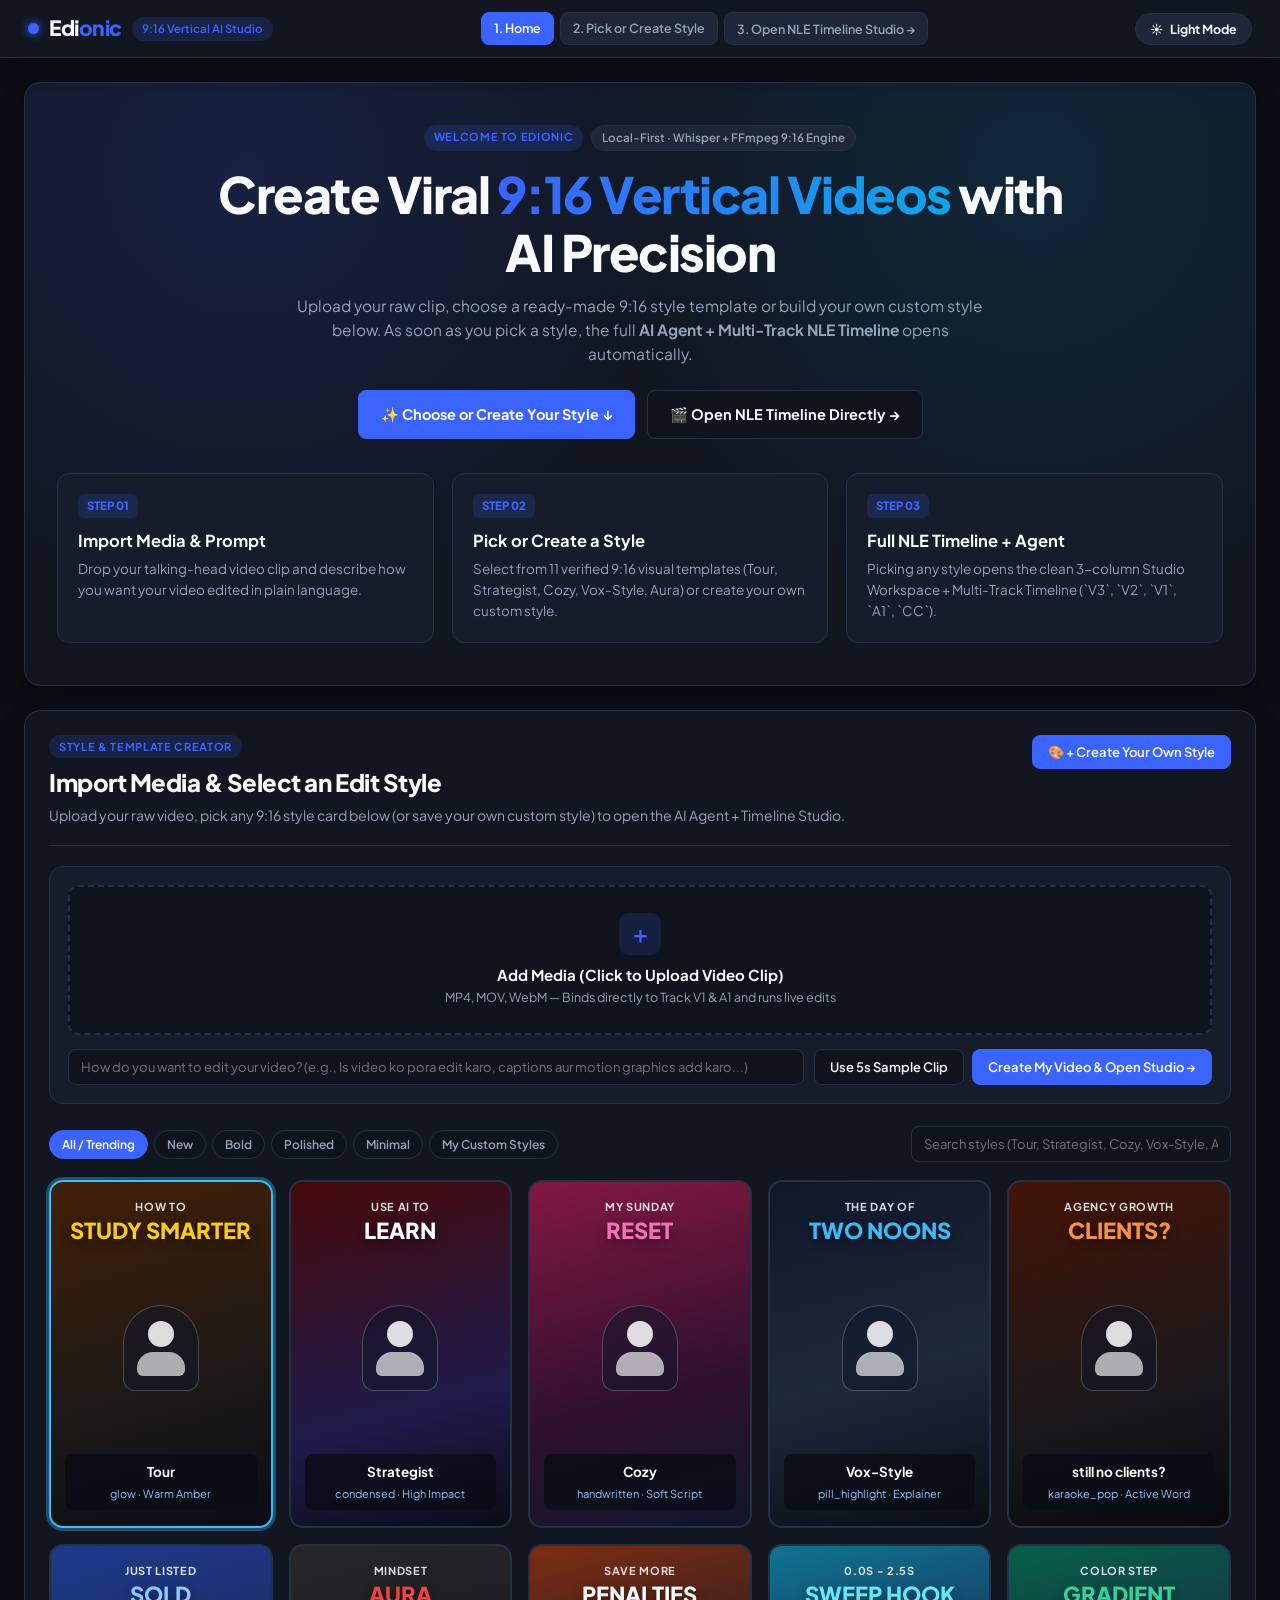
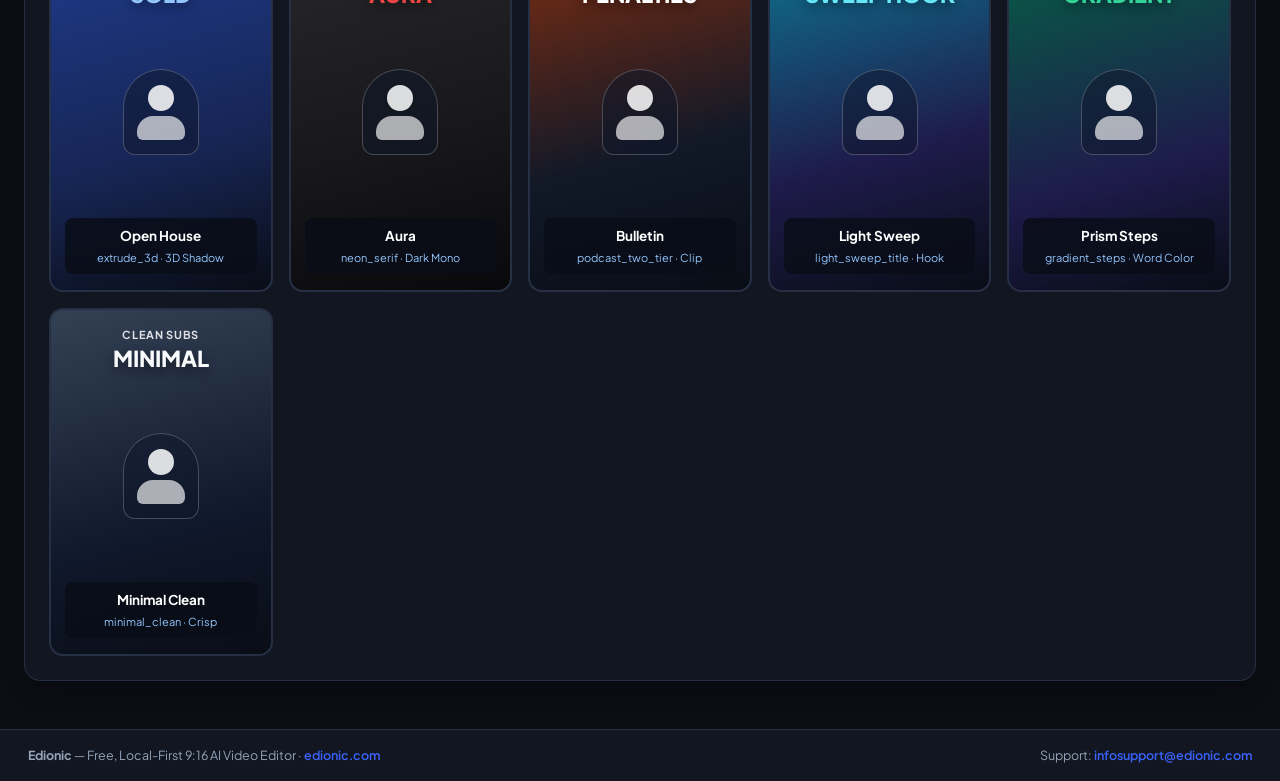
==== frontend/index.html @ 766624c3 "Initial commit: Edionic - Free, Local-First 9:16 AI Video Editor" ====
<!DOCTYPE html>
<html lang="en" data-theme="dark">
<head>
  <meta charset="UTF-8" />
  <meta name="viewport" content="width=device-width, initial-scale=1.0" />
  <title>Edionic — 9:16 AI Video Studio (edionic.com)</title>
  <link rel="stylesheet" href="styles.css?v=5" />
</head>
<body class="mode-landing">

  <!-- =========================================================================
       VIEW 1: CLEAN LANDING PAGE + READY-MADE & CUSTOM STYLE CREATOR
       (Visible First! Automatically hides when user picks or creates a style)
       ========================================================================= -->
  <div id="view-landing-hub" class="landing-hub-wrapper">

    <!-- Clean Sticky Topbar for Landing & Style Hub -->
    <header class="topbar">
      <div class="brand">
        <div class="brand-dot"></div>
        <span class="brand-logo">Edi<span class="brand-LogoAccent">onic</span></span>
        <span class="brand-badge">9:16 Vertical AI Studio</span>
      </div>

      <nav class="nav-sections" aria-label="Landing Navigation">
        <a href="#sec-hero" class="nav-pill active">1. Home</a>
        <a href="#sec-styles-hub" class="nav-pill">2. Pick or Create Style</a>
        <button type="button" id="btn-nav-open-nle" class="nav-pill">3. Open NLE Timeline Studio →</button>
      </nav>

      <div class="header-actions">
        <button type="button" class="theme-toggle-btn btn-theme-switch" title="Switch Dark / Light Theme">
          <span class="theme-icon">☀️</span>
          <span class="theme-label">Light Mode</span>
        </button>
      </div>
    </header>

    <main class="page-container">

      <!-- HERO SECTION -->
      <section id="sec-hero" class="section-block hero-section">
        <div class="section-badge-row">
          <span class="step-pill">WELCOME TO EDIONIC</span>
          <span class="subtle-pill">Local-First · Whisper + FFmpeg 9:16 Engine</span>
        </div>

        <h1 class="hero-title">
          Create Viral <span class="text-gradient">9:16 Vertical Videos</span> with AI Precision
        </h1>

        <p class="hero-subtitle">
          Upload your raw clip, choose a ready-made 9:16 style template or build your own custom style below.
          As soon as you pick a style, the full <strong>AI Agent + Multi-Track NLE Timeline</strong> opens automatically.
        </p>

        <div class="hero-cta-group">
          <a href="#sec-styles-hub" class="btn btn-lg">
            ✨ Choose or Create Your Style ↓
          </a>
          <button type="button" id="btn-hero-open-nle" class="btn btn-outline btn-lg">
            🎬 Open NLE Timeline Directly →
          </button>
        </div>

        <div class="hero-features-grid">
          <div class="feature-card">
            <div class="feature-num">STEP 01</div>
            <h3>Import Media &amp; Prompt</h3>
            <p>Drop your talking-head video clip and describe how you want your video edited in plain language.</p>
          </div>
          <div class="feature-card">
            <div class="feature-num">STEP 02</div>
            <h3>Pick or Create a Style</h3>
            <p>Select from 11 verified 9:16 visual templates (Tour, Strategist, Cozy, Vox-Style, Aura) or create your own custom style.</p>
          </div>
          <div class="feature-card">
            <div class="feature-num">STEP 03</div>
            <h3>Full NLE Timeline + Agent</h3>
            <p>Picking any style opens the clean 3-column Studio Workspace + Multi-Track Timeline (`V3`, `V2`, `V1`, `A1`, `CC`).</p>
          </div>
        </div>
      </section>

      <!-- STYLE PICKER & CUSTOM TEMPLATE CREATOR SECTION -->
      <section id="sec-styles-hub" class="section-block">
        <div class="section-header-bar">
          <div>
            <span class="step-pill">STYLE &amp; TEMPLATE CREATOR</span>
            <h2 class="section-heading">Import Media &amp; Select an Edit Style</h2>
            <p class="section-desc">Upload your raw video, pick any 9:16 style card below (or save your own custom style) to open the AI Agent + Timeline Studio.</p>
          </div>
          <div class="header-right-actions">
            <button type="button" id="btn-toggle-custom-creator" class="btn">
              🎨 + Create Your Own Style
            </button>
          </div>
        </div>

        <!-- Upload + Prompt Composer Box -->
        <div class="composer-box">
          <label class="upload-dropzone" for="hub-file-upload">
            <div class="upload-icon-circle">＋</div>
            <div class="upload-title" id="hub-upload-status">Add Media (Click to Upload Video Clip)</div>
            <div class="upload-subtitle">MP4, MOV, WebM — Binds directly to Track V1 &amp; A1 and runs live edits</div>
            <input id="hub-file-upload" type="file" accept="video/*" style="display:none;" />
          </label>

          <div class="composer-prompt-bar">
            <input
              id="hub-prompt-input"
              type="text"
              class="input-box"
              placeholder="How do you want to edit your video? (e.g., Is video ko pora edit karo, captions aur motion graphics add karo...)"
            />
            <div class="composer-buttons">
              <button type="button" class="btn btn-outline" id="btn-hub-sample-clip">Use 5s Sample Clip</button>
              <button type="button" class="btn" id="btn-hub-launch-editor">Create My Video &amp; Open Studio →</button>
            </div>
          </div>
        </div>

        <!-- Custom Style Creator Panel -->
        <div id="custom-style-creator-drawer" class="custom-creator-panel" style="display:none;">
          <div class="creator-panel-top">
            <div>
              <h3>Create Your Own Custom Style Template</h3>
              <p>Design your own 9:16 style with custom typography preset and highlight color. Saving opens the Timeline Studio immediately.</p>
            </div>
            <button type="button" id="btn-close-custom-creator" class="btn btn-outline btn-sm">✕ Close</button>
          </div>

          <div class="creator-form-grid">
            <div>
              <label class="field-label" for="custom-style-name">Template Name</label>
              <input id="custom-style-name" class="input-box" type="text" value="My Custom 9:16 Style" />
            </div>
            <div>
              <label class="field-label" for="custom-style-caption">Caption Preset (11 Verified)</label>
              <select id="custom-style-caption" class="input-box">
                <option value="glow">glow (Default Luminous Halo)</option>
                <option value="karaoke_pop">karaoke_pop (Popped Active Word)</option>
                <option value="pill_highlight">pill_highlight (Pill Highlight Box)</option>
                <option value="neon_serif">neon_serif (Neon Glow)</option>
                <option value="extrude_3d">extrude_3d (3D Block Shadow)</option>
                <option value="gradient_steps">gradient_steps (Color Steps)</option>
                <option value="condensed">condensed (Bold Condensed)</option>
                <option value="podcast_two_tier">podcast_two_tier (Two-Tier Layout)</option>
                <option value="handwritten">handwritten (Script Italic)</option>
                <option value="minimal_clean">minimal_clean (Minimal Lower-Third)</option>
                <option value="light_sweep_title">light_sweep_title (Light Sweep Title Card)</option>
              </select>
            </div>
            <div>
              <label class="field-label" for="custom-style-color">Headline Highlight Color</label>
              <div style="display:flex;gap:8px;align-items:center;">
                <input id="custom-style-color" type="color" value="#3B63FF" class="color-picker-input" />
                <input id="custom-style-tag" class="input-box" type="text" value="Custom · 30fps · 9:16" />
              </div>
            </div>
            <div style="display:flex;align-items:flex-end;">
              <button type="button" id="btn-save-custom-style" class="btn" style="width:100%;">
                💾 Save Style &amp; Open Studio →
              </button>
            </div>
          </div>
        </div>

        <!-- Category Filter Tabs & Search -->
        <div class="styles-filter-row">
          <div class="chips-grid" id="style-category-filters">
            <button type="button" class="chip style-cat-pill active" data-cat="all">All / Trending</button>
            <button type="button" class="chip style-cat-pill" data-cat="new">New</button>
            <button type="button" class="chip style-cat-pill" data-cat="bold">Bold</button>
            <button type="button" class="chip style-cat-pill" data-cat="polished">Polished</button>
            <button type="button" class="chip style-cat-pill" data-cat="minimal">Minimal</button>
            <button type="button" class="chip style-cat-pill" data-cat="custom">My Custom Styles</button>
          </div>
          <input
            id="style-search-input"
            type="text"
            class="input-box search-input-sm"
            placeholder="Search styles (Tour, Strategist, Cozy, Vox-Style, Aura)..."
          />
        </div>

        <!-- 9:16 Ready-Made Visual Style Cards Grid -->
        <div id="visual-styles-grid" class="visual-styles-grid"></div>
      </section>

    </main>

    <footer class="footer">
      <div><strong>Edionic</strong> — Free, Local-First 9:16 AI Video Editor · <a href="https://edionic.com" target="_blank" rel="noopener">edionic.com</a></div>
      <div>Support: <a href="mailto:infosupport@edionic.com">infosupport@edionic.com</a></div>
    </footer>
  </div>

  <!-- =========================================================================
       VIEW 2: CLEAN STUDIO WORKSPACE + MULTI-TRACK TIMELINE
       (The earlier clean card layout the user liked! Opens when a style is picked)
       ========================================================================= -->
  <div id="view-nle-studio" style="display:none;">

    <!-- Clean Sticky Studio Topbar -->
    <header class="topbar">
      <div class="brand">
        <button type="button" id="btn-back-to-landing" class="btn btn-outline btn-sm">
          ← Back to Styles &amp; Templates
        </button>
        <div class="brand-dot" style="margin-left:6px;"></div>
        <span class="brand-logo">Edi<span class="brand-LogoAccent">onic</span></span>
        <span id="active-style-pill" class="brand-badge">Active Style: Tour (glow)</span>
      </div>

      <nav class="nav-sections" aria-label="Studio Sections">
        <a href="#sec-agent" class="nav-pill active">1. AI Agent</a>
        <a href="#sec-preview" class="nav-pill">2. 9:16 Preview</a>
        <a href="#sec-media-styles" class="nav-pill">3. Captions &amp; SFX</a>
        <a href="#sec-timeline" class="nav-pill">4. Multi-Track Timeline</a>
      </nav>

      <div class="header-actions" style="display:flex;align-items:center;gap:10px;">
        <span id="engine-badge" class="section-tag">FFmpeg OK · Whisper OK</span>
        <button type="button" class="theme-toggle-btn btn-theme-switch" title="Switch Dark / Light Theme">
          <span class="theme-icon">☀️</span>
          <span class="theme-label">Light Mode</span>
        </button>
      </div>
    </header>

    <main class="page-container">

      <!-- =====================================================================
           CLEAN 3-COLUMN STUDIO WORKSPACE (1. AI Agent | 2. 9:16 Preview | 4. Tools)
           ===================================================================== -->
      <div id="sec-studio-workspace" class="section-block">
        <div class="studio-three-col">

          <!-- COLUMN 1: AI AGENT COMMAND BAR & CHAT -->
          <section id="sec-agent" class="panel">
            <div class="panel-header">
              <h2 class="panel-title">1. AI Agent Command Bar</h2>
              <span class="section-tag">AI Decides · FFmpeg Renders</span>
            </div>

            <!-- Conversational Chat Thread -->
            <div id="agent-chat-thread" class="agent-chat-thread">
              <div class="agent-msg agent-msg-bot">
                <div class="agent-msg-sender">Edionic AI Agent</div>
                <div class="agent-msg-bubble">
                  Ready! Upload your clip and tell me what edit to apply (e.g., <em>"is video ko pora edit karo, captions aur motion graphics add karo"</em>). I will automatically update the timeline and render your 9:16 MP4!
                </div>
              </div>
            </div>

            <div>
              <label for="agent-cmd-input" class="field-label">Plain-Language Edit Command (Roman Urdu or English)</label>
              <div style="display:flex;gap:6px;">
                <input id="agent-cmd-input" class="input-box" type="text" placeholder="e.g., is video ko pora edit karo, captions bara karo..." />
                <button id="btn-run-cmd" class="btn" type="button">Apply &amp; Edit</button>
              </div>
            </div>

            <div>
              <div class="field-label">One-Click Agent Actions</div>
              <div class="chips-grid">
                <button class="chip cmd-quick" data-cmd="Is video ko pora edit karo, captions add karo, silence cut karo aur render karo">✨ Auto Edit Full Video</button>
                <button class="chip cmd-quick" data-cmd="Cut silences & apply glow captions and render">✂ Silence Cut + Glow</button>
                <button class="chip cmd-quick" data-cmd="Switch caption preset to karaoke_pop and render">🎤 Karaoke Pop Captions</button>
                <button class="chip cmd-quick" data-cmd="B-Roll add karo aur whoosh sfx lagao">🎞️ Add B-Roll + SFX</button>
              </div>
            </div>

            <div class="divider-top">
              <button id="btn-export-job-json" class="btn btn-outline" style="width:100%;" type="button">
                ⬇ Export job JSON (editor-job.json)
              </button>
            </div>
          </section>

          <!-- COLUMN 2: 9:16 VERTICAL PREVIEW + TRANSCRIPT + LIVE RENDER PROGRESS -->
          <section id="sec-preview" class="panel">
            <div class="panel-header">
              <h2 class="panel-title">2. 9:16 Vertical Preview (1080×1920)</h2>
              <span id="source-timecode" class="section-tag">00:00:00:00</span>
            </div>

            <div class="preview-and-transcript">
              <!-- 9:16 Phone Frame -->
              <div class="preview-stage">
                <div class="phone-frame">
                  <video id="preview-video" controls playsinline></video>
                </div>
                <div class="timecode-readout">
                  Timecode: <strong id="monitor-timecode">00:00:00:00</strong> · 30 FPS · 9:16
                </div>
              </div>

              <!-- Word-Level Transcript Box -->
              <div class="transcript-card">
                <div class="transcript-header">
                  <span>Synced Word Transcript (Click word to seek)</span>
                  <span id="transcript-word-count" class="section-tag">13 words</span>
                </div>
                <div id="live-transcript-box" class="transcript-words-wrap"></div>
              </div>
            </div>

            <div class="transport-bar">
              <button id="btn-play-toggle" class="btn btn-outline" type="button">▶ Play / Pause</button>
              <button id="btn-restart" class="btn btn-outline" type="button">⏮ 0.0s</button>
              <label class="btn btn-outline" style="cursor:pointer;">
                📤 Upload Raw Clip
                <input id="file-upload-input" type="file" accept="video/*" style="display:none;" />
              </label>
              <button id="btn-hello-render" class="btn" type="button">⚡ Render 9:16 Video Now</button>
              <a id="btn-download-render" class="btn btn-outline" href="#" download style="display:none;">⬇ Download MP4</a>
            </div>

            <!-- Live Render Progress Bar & Slop Gate QA Badges -->
            <div class="job-progress-wrap">
              <div style="display:flex;justify-content:space-between;font-size:12.5px;font-weight:700;">
                <span id="job-status-text">Queue Idle — Ready for 9:16 Render</span>
                <span id="job-pct-text">0%</span>
              </div>
              <div class="progress-track">
                <div id="job-progress-fill" class="progress-fill"></div>
              </div>
              <div id="slop-gate-results" style="margin-top:8px;font-size:12px;display:flex;flex-wrap:wrap;gap:6px;"></div>
            </div>
          </section>

          <!-- COLUMN 3: MEDIA, STYLES, CAPTIONS & SFX INSPECTOR -->
          <section id="sec-media-styles" class="panel">
            <div class="panel-header">
              <h2 class="panel-title">3. Captions, Storyboard &amp; SFX</h2>
              <span class="section-tag">11 Verified Presets</span>
            </div>

            <div class="chips-grid" role="tablist">
              <button class="chip tool-tab active" data-tab="tab-captions" type="button">Captions (11 Presets)</button>
              <button class="chip tool-tab" data-tab="tab-styles" type="button">Style + Storyboard</button>
              <button class="chip tool-tab" data-tab="tab-sfx" type="button">SFX + Loudness</button>
            </div>

            <!-- TAB 1: Caption Presets -->
            <div id="tab-captions" class="tool-pane">
              <div class="field-label">Select Caption / Title Preset (Click to apply)</div>
              <div id="caption-presets-grid" class="chips-grid">
                <button class="chip cap-chip active" data-preset="glow">glow (default)</button>
                <button class="chip cap-chip" data-preset="gradient_steps">gradient_steps</button>
                <button class="chip cap-chip" data-preset="extrude_3d">extrude_3d</button>
                <button class="chip cap-chip" data-preset="handwritten">handwritten</button>
                <button class="chip cap-chip" data-preset="neon_serif">neon_serif</button>
                <button class="chip cap-chip" data-preset="condensed">condensed</button>
                <button class="chip cap-chip" data-preset="pill_highlight">pill_highlight</button>
                <button class="chip cap-chip" data-preset="karaoke_pop">karaoke_pop</button>
                <button class="chip cap-chip" data-preset="podcast_two_tier">podcast_two_tier</button>
                <button class="chip cap-chip" data-preset="minimal_clean">minimal_clean</button>
                <button class="chip cap-chip" data-preset="light_sweep_title">light_sweep_title</button>
              </div>

              <div id="light-sweep-title-wrap" style="margin-top:10px;display:none;">
                <label for="title-text-input" class="field-label">Title Text (for light_sweep_title card)</label>
                <input id="title-text-input" class="input-box" type="text" value="Edionic 9:16 Hook Title" />
              </div>

              <div class="honest-limits-box">
                <strong>Tip:</strong> Selecting a preset updates Track <code>CC</code>. Click <strong>⚡ Render 9:16 Video Now</strong> (or ask the AI Agent) to burn the captions &amp; cuts into your video!
              </div>
            </div>

            <!-- TAB 2: Style Preset + Storyboard -->
            <div id="tab-styles" class="tool-pane" style="display:none;">
              <div class="sub-card">
                <div style="display:flex;justify-content:space-between;align-items:center;flex-wrap:wrap;gap:6px;">
                  <strong>Preset: <code id="inspector-style-code">smoke2_style</code></strong>
                  <span class="qa-badge qa-pass">1080×1920 · 30 fps</span>
                </div>
                <div class="swatch-row">
                  <div class="swatch" style="background:#864027;" title="#864027">#864027</div>
                  <div class="swatch" style="background:#8C5B36;" title="#8C5B36">#8C5B36</div>
                  <div class="swatch" style="background:#884126;" title="#884126">#884126</div>
                  <div class="swatch" style="background:#864026;" title="#864026">#864026</div>
                  <div class="swatch" style="background:#8E6039;" title="#8E6039">#8E6039</div>
                </div>
              </div>

              <div style="margin-top:12px;">
                <div class="field-label">Storyboard Blocks (Editable · Round-Trips to Plan)</div>
                <div id="storyboard-blocks-container" style="display:flex;flex-direction:column;gap:8px;"></div>
              </div>
            </div>

            <!-- TAB 3: SFX Picker + QA Badge -->
            <div id="tab-sfx" class="tool-pane" style="display:none;">
              <div class="field-label">Starter Kit (10 Synthesized Royalty-Free Sounds)</div>
              <div id="sfx-placements-list" style="display:flex;flex-direction:column;gap:6px;font-size:12px;"></div>
              <div class="sub-card" style="margin-top:10px;font-size:12px;">
                <div style="font-weight:700;color:var(--accent);">Loudness Normalization Target: −14 LUFS ±1.0</div>
                <div style="margin-top:6px;"><span class="qa-badge qa-pass">Mix Pass: YES</span> <span class="qa-badge qa-pass">Effects Gain: −12.0 dB</span></div>
              </div>
            </div>
          </section>

        </div>
      </div>

      <!-- =====================================================================
           CLEAN FULL-WIDTH MULTI-TRACK TIMELINE (Section 3)
           ===================================================================== -->
      <section id="sec-timeline" class="section-block panel">
        <div class="panel-header">
          <div>
            <span class="step-pill">MULTI-TRACK TIMELINE</span>
            <h2 class="panel-title" style="margin-top:4px;">4. Premiere-Style Multi-Track Timeline (<code>.edl.json</code> Single Source of Truth)</h2>
          </div>
          <span class="section-tag">Trim by in/out · Never Re-Encode to Trim</span>
        </div>

        <div class="nle-timeline-layout">
          <!-- Left Tool Strip -->
          <div class="nle-tool-strip" aria-label="Timeline Tools">
            <button type="button" class="nle-tool-btn active" title="Select Tool">↖</button>
            <button type="button" class="nle-tool-btn" title="Razor / Split Tool">✂</button>
            <button type="button" class="nle-tool-btn" title="Slip / Trim Tool">⇔</button>
            <button type="button" class="nle-tool-btn" title="Caption Tool">T</button>
            <button type="button" class="nle-tool-btn" title="SFX Marker">♪</button>
          </div>

          <!-- Center Ruler + 5 Tracks -->
          <div class="timeline-tracks-wrap">
            <div class="time-ruler">
              <span>00:00.0</span>
              <span>00:01.0 (SFX: whoosh)</span>
              <span>00:02.5 (SFX: pop)</span>
              <span>00:04.0 (SFX: ding)</span>
              <span>00:05.5 (SFX: thump)</span>
              <span>00:07.0 (SFX: snap)</span>
            </div>

            <div class="timeline-tracks">
              <div class="track-row">
                <div class="track-label"><span class="trk-badge trk-v3">V3</span> Adjustment</div>
                <div class="track-lane"><span class="track-clip">Grade &amp; 9:16 Safe Guides · smoke2_style</span></div>
                <div class="track-meta">Unlocked</div>
              </div>
              <div class="track-row">
                <div class="track-label"><span class="trk-badge trk-v2">V2</span> Overlay / B-Roll</div>
                <div class="track-lane" id="timeline-v2-lane"><span class="track-clip">Hook Title Card (0.0s – 1.5s)</span></div>
                <div class="track-meta">Unlocked</div>
              </div>
              <div class="track-row">
                <div class="track-label"><span class="trk-badge trk-v1">V1</span> Primary Video</div>
                <div class="track-lane" id="timeline-v1-lane"><span class="track-clip">9:16 Talking-Head Source (in: 0.0s, out: 5.0s, speed: 1.0x)</span></div>
                <div class="track-meta">1080×1920</div>
              </div>
              <div class="track-row">
                <div class="track-label"><span class="trk-badge trk-a1">A1</span> Voice + Waveform</div>
                <div class="track-lane"><span class="track-clip">▄▆▃█▅▂▇▄▆▃ Voice Track (−14 LUFS target) + SFX Mix (whoosh@1.0s, pop@2.5s, ding@4.0s, thump@5.5s, snap@7.0s)</span></div>
                <div class="track-meta" style="color:var(--accent);font-weight:600;">+ SFX Near Audio</div>
              </div>
              <div class="track-row">
                <div class="track-label"><span class="trk-badge trk-cc">CC</span> Captions (ASS)</div>
                <div class="track-lane"><span id="timeline-cc-clip" class="track-clip">Preset: glow (Word-Level Timestamps · ≥54px)</span></div>
                <div class="track-meta">≥ 54 px QA</div>
              </div>
            </div>
          </div>

          <!-- Right Master Audio Meter -->
          <div class="audio-meter-box" title="Master Loudness Meter (-14 LUFS)">
            <div class="meter-labels">
              <span>0</span>
              <span>-6</span>
              <span>-14</span>
              <span>-24</span>
              <span>-48</span>
            </div>
            <div class="meter-bars">
              <div class="meter-col"><div class="meter-level" style="height:76%;"></div></div>
              <div class="meter-col"><div class="meter-level" style="height:72%;"></div></div>
            </div>
          </div>
        </div>
      </section>

    </main>
  </div>

  <!-- =========================================================================
       BACKEND-ONLY STATE CONTAINERS (Sections 5, 6, 7 — Hidden on Front UI)
       ========================================================================= -->
  <div id="backend-only-telemetry" style="display:none;" aria-hidden="true">
    <section id="sec-properties"><textarea id="edl-inspector" readonly></textarea></section>
    <section id="sec-brain"><span id="brain-route-badge">Local-First</span></section>
    <section id="sec-crew"></section>
    <div id="agent-log-box"></div>
    <span id="mediabin-status-text"></span>
  </div>

  <script src="app.js?v=5"></script>
</body>
</html>
---- frontend/styles.css ----
/* Edionic Clean Sans-Serif Design System (Restored Clean Card Layout)
   - View 1 (#view-landing-hub): Clean Hero Landing + Ready-Made & Custom 9:16 Style Creator
   - View 2 (#view-nle-studio): Clean 3-Column Studio Workspace + Full-Width Multi-Track Timeline
   - Sections 5, 6, 7 stay hidden on the backend
   - Supports Dark Theme & Light Theme
*/

@import url('https://fonts.googleapis.com/css2?family=Inter:wght@400;500;600;700;800&family=Plus+Jakarta+Sans:wght@500;600;700;800&display=swap');

:root,
html[data-theme="dark"] {
  --bg-page: #0B0E14;
  --bg-section: #111621;
  --bg-card: #161C2A;
  --bg-subtle: #1E2638;
  --bg-input: #0E131D;
  --text-primary: #F8FAFC;
  --text-secondary: #94A3B8;
  --text-muted: #64748B;
  --accent: #3B63FF;
  --accent-hover: #2563EB;
  --accent-soft: rgba(59, 99, 255, 0.16);
  --border: #263044;
  --shadow-card: 0 8px 24px rgba(0, 0, 0, 0.32);
  --pass: #10B981;
  --warn: #F59E0B;
  --fail: #EF4444;
  --font-sans: 'Plus Jakarta Sans', 'Inter', -apple-system, BlinkMacSystemFont, 'Segoe UI', Roboto, sans-serif;
}

html[data-theme="light"] {
  --bg-page: #F4F5F7;
  --bg-section: #FFFFFF;
  --bg-card: #FFFFFF;
  --bg-subtle: #EDF0F5;
  --bg-input: #F8FAFC;
  --text-primary: #0F172A;
  --text-secondary: #475569;
  --text-muted: #64748B;
  --accent: #3B63FF;
  --accent-hover: #294EE6;
  --accent-soft: rgba(59, 99, 255, 0.10);
  --border: #DCE0E8;
  --shadow-card: 0 6px 20px rgba(15, 23, 42, 0.05);
  --pass: #0F9D58;
  --warn: #D97706;
  --fail: #DC2626;
}

* {
  box-sizing: border-box;
  margin: 0;
  padding: 0;
}

html {
  scroll-behavior: smooth;
}

body {
  background-color: var(--bg-page);
  color: var(--text-primary);
  font-family: var(--font-sans);
  font-size: 14px;
  line-height: 1.55;
  min-height: 100vh;
  display: flex;
  flex-direction: column;
  transition: background-color 0.2s ease, color 0.2s ease;
}

code {
  font-family: Consolas, monospace;
  font-size: 12px;
  background: var(--bg-subtle);
  padding: 2px 6px;
  border-radius: 4px;
}

/* =========================================================================
   TOP NAVIGATION BAR & THEME SWITCHER
   ========================================================================= */
.topbar {
  background: var(--bg-section);
  border-bottom: 1px solid var(--border);
  padding: 12px 28px;
  display: flex;
  align-items: center;
  justify-content: space-between;
  flex-wrap: wrap;
  gap: 14px;
  position: sticky;
  top: 0;
  z-index: 100;
  box-shadow: var(--shadow-card);
}

.brand {
  display: flex;
  align-items: center;
  gap: 10px;
}

.brand-dot {
  width: 11px;
  height: 11px;
  border-radius: 50%;
  background: var(--accent);
  box-shadow: 0 0 10px var(--accent);
}

.brand-logo {
  font-family: var(--font-sans);
  font-size: 21px;
  font-weight: 800;
  letter-spacing: -0.02em;
  color: var(--text-primary);
}

.brand-LogoAccent {
  color: var(--accent);
}

.brand-badge {
  font-size: 11.5px;
  font-weight: 600;
  background: var(--accent-soft);
  color: var(--accent);
  padding: 3px 10px;
  border-radius: 999px;
}

.nav-sections {
  display: flex;
  flex-wrap: wrap;
  gap: 6px;
}

.nav-pill {
  background: var(--bg-subtle);
  border: 1px solid var(--border);
  color: var(--text-secondary);
  font-family: var(--font-sans);
  font-size: 12.5px;
  font-weight: 600;
  padding: 6px 12px;
  border-radius: 8px;
  cursor: pointer;
  text-decoration: none;
  transition: all 0.15s ease;
}

.nav-pill:hover,
.nav-pill.active {
  background: var(--accent);
  color: #FFFFFF;
  border-color: var(--accent);
}

.theme-toggle-btn {
  background: var(--bg-subtle);
  border: 1px solid var(--border);
  color: var(--text-primary);
  font-family: var(--font-sans);
  font-size: 12.5px;
  font-weight: 700;
  padding: 7px 14px;
  border-radius: 999px;
  cursor: pointer;
  display: inline-flex;
  align-items: center;
  gap: 7px;
}

/* =========================================================================
   PAGE CONTAINER & CLEAN SECTION CARDS
   ========================================================================= */
.page-container {
  max-width: 1620px;
  width: 100%;
  margin: 0 auto;
  padding: 24px 24px 48px;
  display: flex;
  flex-direction: column;
  gap: 24px;
}

.section-block {
  background: var(--bg-section);
  border: 1px solid var(--border);
  border-radius: 16px;
  padding: 24px;
  box-shadow: var(--shadow-card);
}

.section-header-bar {
  display: flex;
  justify-content: space-between;
  align-items: flex-start;
  flex-wrap: wrap;
  gap: 16px;
  padding-bottom: 18px;
  margin-bottom: 20px;
  border-bottom: 1px solid var(--border);
}

.step-pill {
  display: inline-block;
  font-size: 11px;
  font-weight: 700;
  letter-spacing: 0.06em;
  text-transform: uppercase;
  color: var(--accent);
  background: var(--accent-soft);
  padding: 3px 10px;
  border-radius: 999px;
}

.subtle-pill {
  display: inline-block;
  font-size: 11.5px;
  font-weight: 600;
  color: var(--text-secondary);
  background: var(--bg-subtle);
  border: 1px solid var(--border);
  padding: 3px 10px;
  border-radius: 999px;
}

.section-heading {
  font-family: var(--font-sans);
  font-size: 24px;
  font-weight: 800;
  letter-spacing: -0.02em;
  color: var(--text-primary);
  margin-top: 6px;
}

.section-desc {
  font-size: 14px;
  color: var(--text-secondary);
  margin-top: 4px;
}

/* =========================================================================
   HERO LANDING & STYLE HUB
   ========================================================================= */
.hero-section {
  text-align: center;
  padding: 42px 32px;
  background:
    radial-gradient(circle at 18% 15%, rgba(59, 99, 255, 0.14), transparent 40%),
    radial-gradient(circle at 82% 15%, rgba(14, 165, 233, 0.12), transparent 40%),
    var(--bg-section);
}

.section-badge-row {
  display: flex;
  justify-content: center;
  flex-wrap: wrap;
  gap: 8px;
  margin-bottom: 14px;
}

.hero-title {
  font-size: clamp(32px, 4vw, 50px);
  font-weight: 800;
  letter-spacing: -0.03em;
  line-height: 1.15;
  max-width: 860px;
  margin: 0 auto 14px;
}

.text-gradient {
  background: linear-gradient(90deg, #3B63FF 0%, #0EA5E9 100%);
  -webkit-background-clip: text;
  -webkit-text-fill-color: transparent;
}

.hero-subtitle {
  max-width: 720px;
  margin: 0 auto 24px;
  font-size: 15.5px;
  color: var(--text-secondary);
}

.hero-cta-group {
  display: flex;
  justify-content: center;
  flex-wrap: wrap;
  gap: 12px;
  margin-bottom: 34px;
}

.hero-features-grid {
  display: grid;
  grid-template-columns: repeat(3, 1fr);
  gap: 18px;
  text-align: left;
}

.feature-card {
  background: var(--bg-card);
  border: 1px solid var(--border);
  border-radius: 12px;
  padding: 20px;
}

.feature-num {
  display: inline-block;
  font-size: 11.5px;
  font-weight: 800;
  color: var(--accent);
  background: var(--accent-soft);
  padding: 3px 9px;
  border-radius: 6px;
  margin-bottom: 10px;
}

.feature-card h3 {
  font-size: 16.5px;
  font-weight: 700;
  margin-bottom: 6px;
}

.feature-card p {
  font-size: 13.5px;
  color: var(--text-secondary);
}

.composer-box {
  background: var(--bg-card);
  border: 1px solid var(--border);
  border-radius: 14px;
  padding: 18px;
  display: flex;
  flex-direction: column;
  gap: 14px;
  margin-bottom: 22px;
}

.upload-dropzone {
  background: var(--bg-input);
  border: 2px dashed var(--border);
  border-radius: 10px;
  padding: 26px 20px;
  text-align: center;
  cursor: pointer;
  transition: border-color 0.2s ease;
}

.upload-dropzone:hover {
  border-color: var(--accent);
}

.upload-icon-circle {
  width: 42px;
  height: 42px;
  border-radius: 10px;
  background: var(--accent-soft);
  color: var(--accent);
  font-size: 22px;
  font-weight: 700;
  display: inline-flex;
  align-items: center;
  justify-content: center;
  margin-bottom: 8px;
}

.upload-title {
  font-size: 15px;
  font-weight: 700;
}

.upload-subtitle {
  font-size: 12.5px;
  color: var(--text-secondary);
  margin-top: 2px;
}

.composer-prompt-bar {
  display: flex;
  gap: 10px;
  flex-wrap: wrap;
}

.composer-prompt-bar .input-box {
  flex: 1;
  min-width: 260px;
}

.composer-buttons {
  display: flex;
  gap: 8px;
  flex-wrap: wrap;
}

.custom-creator-panel {
  background: var(--bg-card);
  border: 2px solid var(--accent);
  border-radius: 12px;
  padding: 20px;
  margin-bottom: 22px;
}

.creator-panel-top {
  display: flex;
  justify-content: space-between;
  align-items: flex-start;
  margin-bottom: 16px;
}

.creator-form-grid {
  display: grid;
  grid-template-columns: repeat(4, 1fr);
  gap: 14px;
}

.color-picker-input {
  width: 44px;
  height: 38px;
  border: 1px solid var(--border);
  border-radius: 6px;
  background: transparent;
  cursor: pointer;
}

.styles-filter-row {
  display: flex;
  justify-content: space-between;
  align-items: center;
  flex-wrap: wrap;
  gap: 12px;
  margin-bottom: 18px;
}

.search-input-sm {
  max-width: 320px;
}

.visual-styles-grid {
  display: grid;
  grid-template-columns: repeat(auto-fill, minmax(195px, 1fr));
  gap: 16px;
}

.style-card-916 {
  aspect-ratio: 9 / 14;
  border-radius: 14px;
  padding: 16px 14px;
  display: flex;
  flex-direction: column;
  justify-content: space-between;
  position: relative;
  overflow: hidden;
  cursor: pointer;
  border: 2px solid var(--border);
  transition: transform 0.2s ease, border-color 0.2s ease;
}

.style-card-916:hover {
  transform: translateY(-4px);
  border-color: var(--accent);
}

.style-card-916.selected {
  border-color: #38BDF8;
  box-shadow: 0 0 0 3px rgba(56, 189, 248, 0.35);
}

.style-card-top {
  text-align: center;
}

.style-card-kicker {
  font-size: 11px;
  font-weight: 700;
  text-transform: uppercase;
  letter-spacing: 0.06em;
  color: rgba(255, 255, 255, 0.85);
}

.style-card-headline {
  font-size: 22px;
  font-weight: 800;
  line-height: 1.05;
  text-transform: uppercase;
  margin-top: 4px;
  text-shadow: 0 4px 12px rgba(0, 0, 0, 0.45);
}

.style-card-avatar {
  width: 76px;
  height: 86px;
  margin: auto;
  border-radius: 38px 38px 12px 12px;
  background: rgba(15, 23, 42, 0.5);
  border: 1px solid rgba(255, 255, 255, 0.22);
  display: flex;
  flex-direction: column;
  align-items: center;
  justify-content: center;
}

.avatar-head {
  width: 26px;
  height: 26px;
  border-radius: 50%;
  background: rgba(255, 255, 255, 0.85);
  margin-bottom: 5px;
}

.avatar-shoulders {
  width: 48px;
  height: 24px;
  border-radius: 16px 16px 6px 6px;
  background: rgba(255, 255, 255, 0.65);
}

.style-card-bottom {
  text-align: center;
  background: rgba(9, 13, 22, 0.82);
  border-radius: 8px;
  padding: 8px;
}

.style-card-name {
  font-size: 13.5px;
  font-weight: 700;
  color: #FFFFFF;
}

.style-card-preset-tag {
  font-size: 11px;
  color: #93C5FD;
  margin-top: 2px;
}

/* =========================================================================
   VIEW 2: CLEAN 3-COLUMN STUDIO WORKSPACE + FULL-WIDTH TIMELINE
   ========================================================================= */
.studio-three-col {
  display: grid;
  grid-template-columns: 370px 1fr 390px;
  gap: 18px;
  align-items: start;
}

.panel {
  background: var(--bg-card);
  border: 1px solid var(--border);
  border-radius: 12px;
  padding: 18px;
  display: flex;
  flex-direction: column;
  gap: 14px;
}

.panel-header {
  display: flex;
  align-items: center;
  justify-content: space-between;
  flex-wrap: wrap;
  gap: 8px;
  border-bottom: 1px solid var(--border);
  padding-bottom: 10px;
}

.panel-title {
  font-family: var(--font-sans);
  font-size: 16px;
  font-weight: 800;
  letter-spacing: -0.01em;
  color: var(--text-primary);
}

.section-tag {
  font-size: 11px;
  font-weight: 700;
  color: var(--accent);
  background: var(--accent-soft);
  padding: 3px 9px;
  border-radius: 6px;
}

.field-label {
  display: block;
  font-size: 12px;
  font-weight: 700;
  color: var(--text-secondary);
  margin-bottom: 6px;
}

.divider-top {
  padding-top: 8px;
  border-top: 1px solid var(--border);
}

/* AI Agent Chat Thread */
.agent-chat-thread {
  background: var(--bg-input);
  border: 1px solid var(--border);
  border-radius: 10px;
  padding: 12px;
  height: 220px;
  overflow-y: auto;
  display: flex;
  flex-direction: column;
  gap: 10px;
}

.agent-msg {
  display: flex;
  flex-direction: column;
  gap: 3px;
  font-size: 12.5px;
}

.agent-msg-sender {
  font-size: 11px;
  font-weight: 700;
  color: var(--accent);
}

.agent-msg-bubble {
  background: var(--bg-card);
  border: 1px solid var(--border);
  color: var(--text-primary);
  padding: 8px 12px;
  border-radius: 8px;
}

.agent-msg-user {
  align-items: flex-end;
}

.agent-msg-user .agent-msg-bubble {
  background: var(--accent);
  border-color: var(--accent);
  color: #FFFFFF;
}

/* Preview & Transcript Grid */
.preview-and-transcript {
  display: grid;
  grid-template-columns: 240px 1fr;
  gap: 16px;
  align-items: stretch;
}

.preview-stage {
  display: flex;
  flex-direction: column;
  align-items: center;
  gap: 8px;
}

.phone-frame {
  width: 225px;
  height: 400px; /* Exact 9:16 ratio */
  background: #080B11;
  border: 3px solid var(--border);
  border-radius: 16px;
  overflow: hidden;
  display: flex;
  align-items: center;
  justify-content: center;
}

.phone-frame video {
  width: 100%;
  height: 100%;
  object-fit: cover;
}

.timecode-readout {
  font-size: 11.5px;
  color: var(--text-secondary);
}

.transcript-card {
  background: var(--bg-input);
  border: 1px solid var(--border);
  border-radius: 10px;
  padding: 12px;
  display: flex;
  flex-direction: column;
  gap: 10px;
  max-height: 430px;
  overflow-y: auto;
}

.transcript-header {
  display: flex;
  justify-content: space-between;
  align-items: center;
  font-size: 12px;
  font-weight: 700;
  color: var(--text-secondary);
  border-bottom: 1px solid var(--border);
  padding-bottom: 8px;
}

.transcript-words-wrap {
  display: flex;
  flex-wrap: wrap;
  gap: 6px;
  align-content: flex-start;
}

.transcript-word-pill {
  background: var(--bg-card);
  border: 1px solid var(--border);
  color: var(--text-primary);
  padding: 4px 9px;
  border-radius: 6px;
  font-size: 12.5px;
  font-weight: 500;
  cursor: pointer;
}

.transcript-word-pill:hover {
  border-color: var(--accent);
}

.transcript-word-pill small {
  color: var(--text-muted);
  font-size: 10.5px;
  margin-left: 4px;
}

.transport-bar {
  display: flex;
  flex-wrap: wrap;
  justify-content: center;
  gap: 8px;
}

.job-progress-wrap {
  background: var(--bg-input);
  border: 1px solid var(--border);
  border-radius: 10px;
  padding: 12px;
}

.progress-track {
  width: 100%;
  height: 8px;
  background: var(--bg-subtle);
  border-radius: 999px;
  overflow: hidden;
  margin-top: 6px;
}

.progress-fill {
  height: 100%;
  background: var(--accent);
  width: 0%;
  transition: width 0.25s ease;
}

.honest-limits-box,
.sub-card {
  background: var(--bg-input);
  border: 1px solid var(--border);
  border-radius: 8px;
  padding: 10px 12px;
  font-size: 12px;
  color: var(--text-secondary);
  margin-top: 10px;
}

/* =========================================================================
   MULTI-TRACK TIMELINE (Clean Full-Width Card)
   ========================================================================= */
.nle-timeline-layout {
  display: grid;
  grid-template-columns: 42px 1fr 54px;
  gap: 12px;
  align-items: stretch;
}

.nle-tool-strip {
  background: var(--bg-input);
  border: 1px solid var(--border);
  border-radius: 8px;
  padding: 8px 4px;
  display: flex;
  flex-direction: column;
  align-items: center;
  gap: 6px;
}

.nle-tool-btn {
  width: 30px;
  height: 30px;
  border-radius: 6px;
  border: none;
  background: transparent;
  color: var(--text-secondary);
  font-size: 14px;
  cursor: pointer;
}

.nle-tool-btn.active,
.nle-tool-btn:hover {
  background: var(--accent);
  color: #FFFFFF;
}

.timeline-tracks-wrap {
  display: flex;
  flex-direction: column;
  gap: 8px;
}

.time-ruler {
  display: flex;
  justify-content: space-between;
  background: var(--bg-input);
  border: 1px solid var(--border);
  border-radius: 6px;
  padding: 6px 14px;
  font-size: 11.5px;
  font-weight: 600;
  color: var(--text-muted);
}

.timeline-tracks {
  display: flex;
  flex-direction: column;
  gap: 6px;
}

.track-row {
  display: grid;
  grid-template-columns: 165px 1fr 110px;
  align-items: center;
  gap: 12px;
  background: var(--bg-input);
  border: 1px solid var(--border);
  border-radius: 8px;
  padding: 7px 12px;
}

.track-label {
  font-weight: 700;
  font-size: 12.5px;
  display: flex;
  align-items: center;
  gap: 8px;
}

.trk-badge {
  font-size: 11px;
  font-weight: 700;
  padding: 2px 7px;
  border-radius: 4px;
  color: #FFFFFF;
}

.trk-v3 { background: #7C3AED; }
.trk-v2 { background: #2563EB; }
.trk-v1 { background: #0284C7; }
.trk-a1 { background: #059669; }
.trk-cc { background: #D97706; }

.track-lane {
  height: 30px;
  background: var(--bg-card);
  border: 1px dashed var(--border);
  border-radius: 6px;
  display: flex;
  align-items: center;
  padding: 0 10px;
  overflow: hidden;
}

.track-clip {
  background: var(--accent-soft);
  border: 1px solid var(--accent);
  color: var(--accent);
  font-size: 11.5px;
  font-weight: 600;
  padding: 3px 10px;
  border-radius: 4px;
  white-space: nowrap;
}

.track-meta {
  font-size: 11.5px;
  color: var(--text-secondary);
  text-align: right;
}

.audio-meter-box {
  background: var(--bg-input);
  border: 1px solid var(--border);
  border-radius: 8px;
  padding: 8px 6px;
  display: flex;
  gap: 5px;
  justify-content: center;
}

.meter-labels {
  display: flex;
  flex-direction: column;
  justify-content: space-between;
  font-size: 9.5px;
  color: var(--text-muted);
}

.meter-bars {
  display: flex;
  gap: 4px;
}

.meter-col {
  width: 7px;
  height: 100%;
  background: var(--bg-subtle);
  border-radius: 4px;
  display: flex;
  align-items: flex-end;
  overflow: hidden;
}

.meter-level {
  width: 100%;
  background: linear-gradient(to top, #10B981 0%, #10B981 70%, #F59E0B 90%, #EF4444 100%);
}

/* =========================================================================
   BUTTONS, INPUTS, CHIPS & FOOTER
   ========================================================================= */
.btn {
  background: var(--accent);
  color: #FFFFFF;
  border: 1px solid var(--accent);
  border-radius: 8px;
  padding: 8px 15px;
  font-family: var(--font-sans);
  font-size: 13px;
  font-weight: 600;
  cursor: pointer;
  display: inline-flex;
  align-items: center;
  justify-content: center;
  gap: 6px;
  text-decoration: none;
  transition: all 0.15s ease;
}

.btn:hover {
  background: var(--accent-hover);
}

.btn-lg {
  padding: 12px 22px;
  font-size: 14.5px;
  font-weight: 700;
}

.btn-sm {
  padding: 6px 12px;
  font-size: 12px;
}

.btn-outline {
  background: var(--bg-input);
  color: var(--text-primary);
  border: 1px solid var(--border);
}

.btn-outline:hover {
  background: var(--bg-subtle);
  border-color: var(--accent);
}

.input-box {
  width: 100%;
  padding: 9px 12px;
  border: 1px solid var(--border);
  border-radius: 8px;
  font-family: var(--font-sans);
  font-size: 13px;
  background: var(--bg-input);
  color: var(--text-primary);
}

.chips-grid {
  display: flex;
  flex-wrap: wrap;
  gap: 6px;
}

.chip {
  padding: 6px 12px;
  border-radius: 999px;
  border: 1px solid var(--border);
  background: var(--bg-input);
  color: var(--text-secondary);
  font-family: var(--font-sans);
  font-size: 12px;
  font-weight: 600;
  cursor: pointer;
  transition: all 0.15s ease;
}

.chip:hover {
  border-color: var(--accent);
  color: var(--text-primary);
}

.chip.active {
  background: var(--accent);
  color: #FFFFFF;
  border-color: var(--accent);
}

.swatch-row {
  display: flex;
  gap: 6px;
  margin-top: 8px;
}

.swatch {
  width: 36px;
  height: 30px;
  border-radius: 6px;
  border: 1px solid var(--border);
  display: flex;
  align-items: flex-end;
  justify-content: center;
  font-size: 9px;
  color: #FFFFFF;
  padding-bottom: 2px;
}

.qa-badge {
  display: inline-flex;
  align-items: center;
  gap: 5px;
  font-size: 11px;
  font-weight: 700;
  padding: 3px 8px;
  border-radius: 6px;
}

.qa-pass {
  background: rgba(16, 185, 129, 0.14);
  color: var(--pass);
}

.qa-unverified {
  background: rgba(245, 158, 11, 0.14);
  color: var(--warn);
}

.footer {
  background: var(--bg-section);
  border-top: 1px solid var(--border);
  padding: 16px 28px;
  display: flex;
  justify-content: space-between;
  align-items: center;
  flex-wrap: wrap;
  gap: 12px;
  font-size: 12.5px;
  color: var(--text-secondary);
}

.footer a {
  color: var(--accent);
  text-decoration: none;
  font-weight: 600;
}

@media (max-width: 1240px) {
  .studio-three-col,
  .hero-features-grid,
  .creator-form-grid {
    grid-template-columns: 1fr;
  }
  .preview-and-transcript {
    grid-template-columns: 1fr;
  }
}
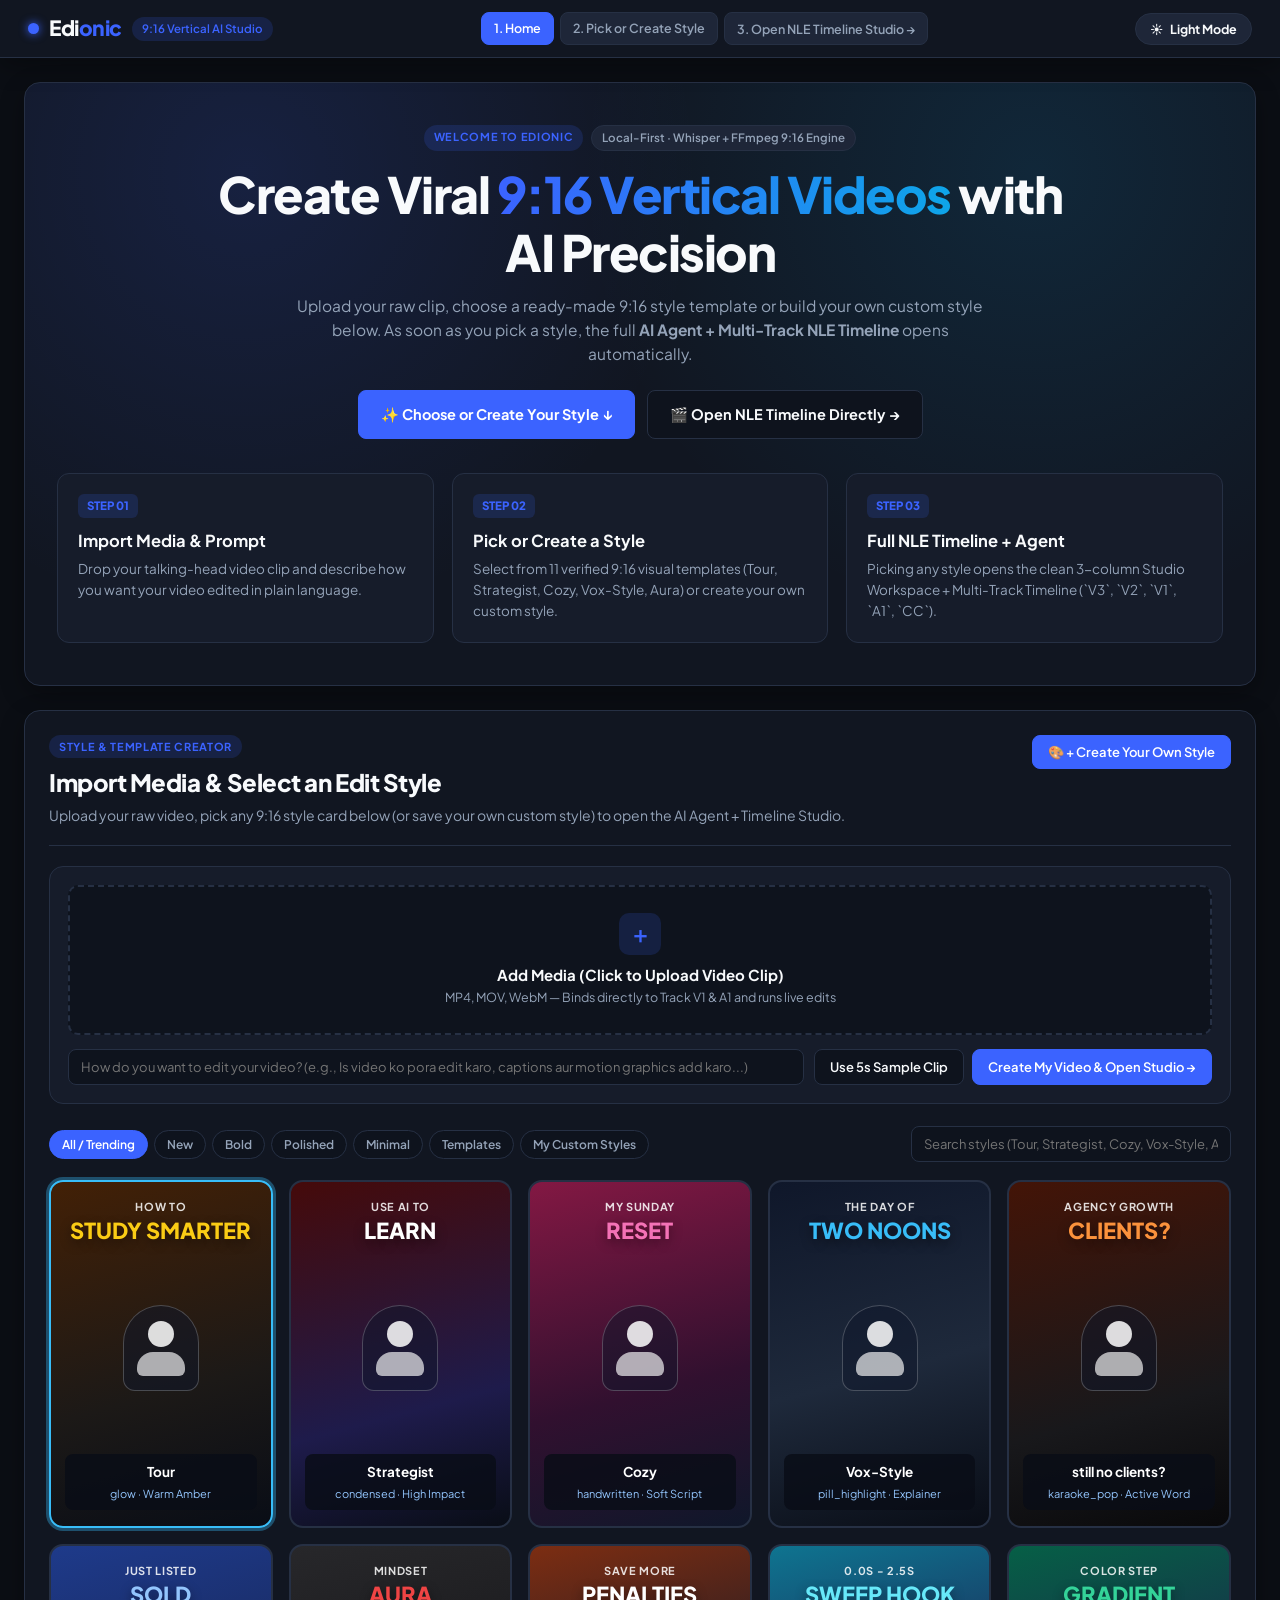
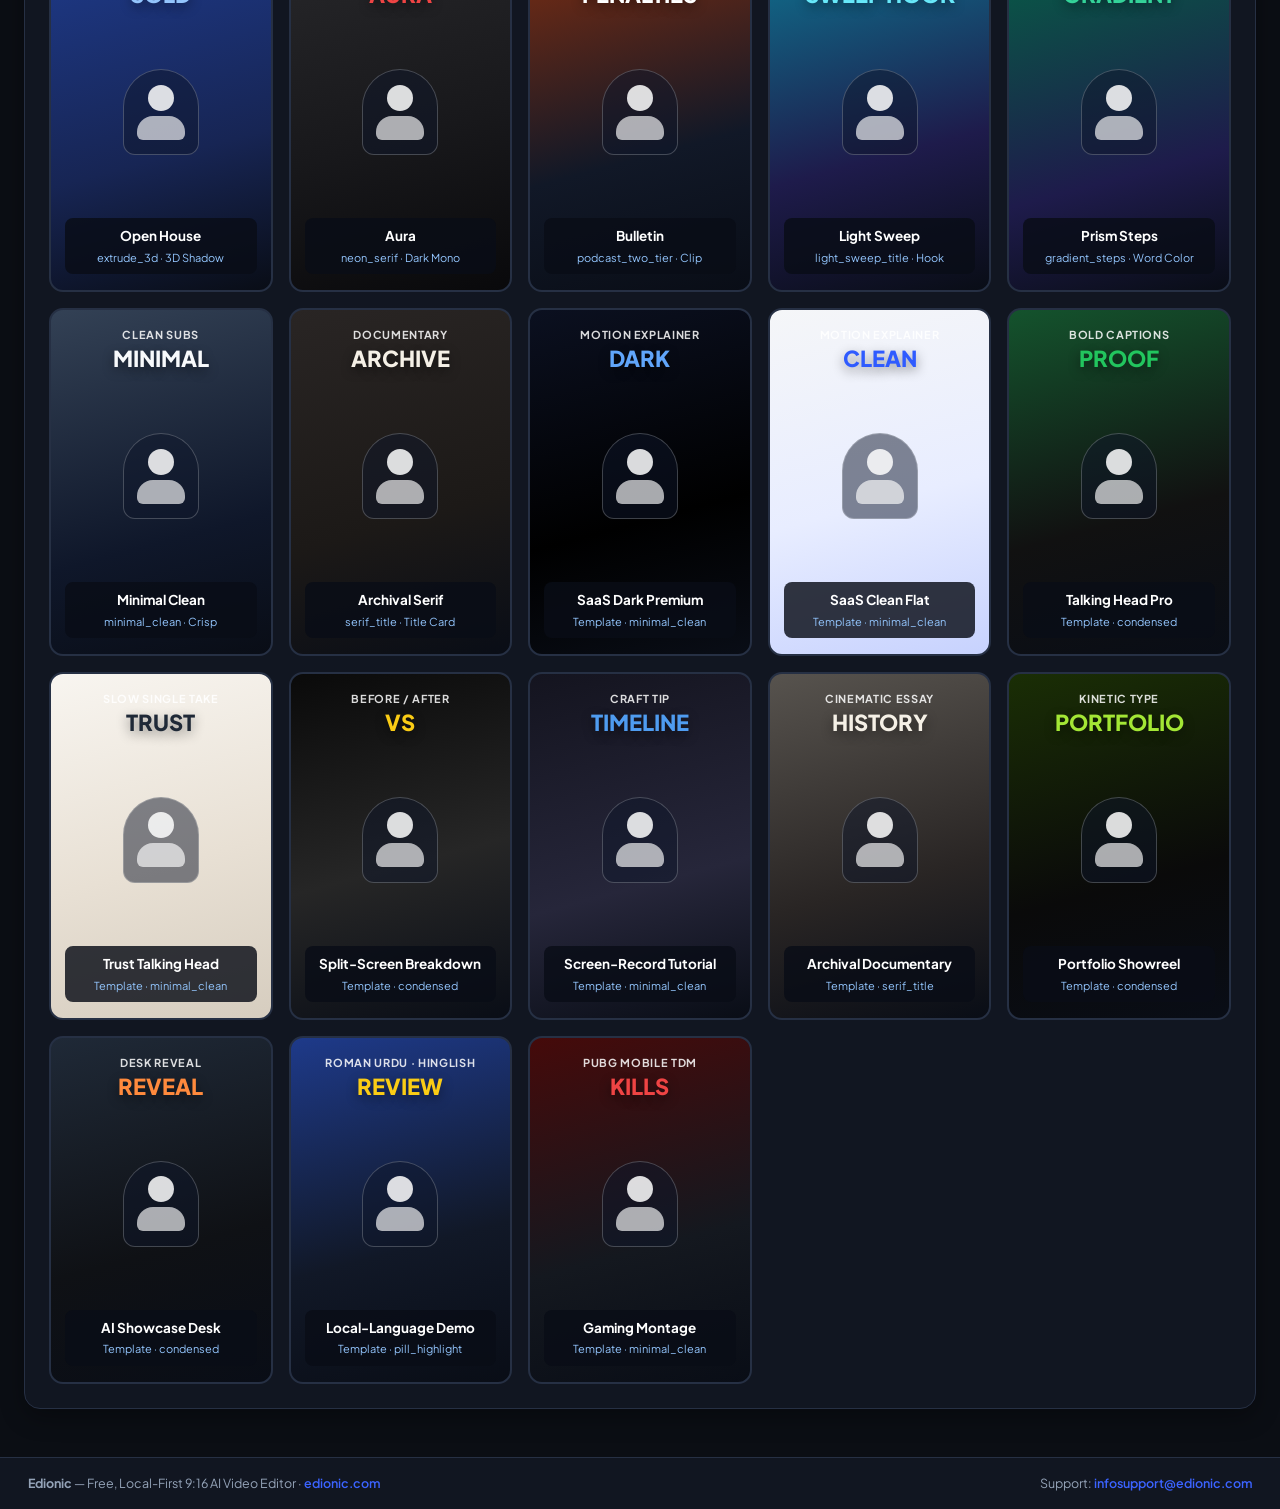
==== commit f90e73aa: "Fix preset/SFX handling, add serif_title, Nafay styles and 11 reel templates Batch 1: unknown captio" ====
--- a/frontend/index.html
+++ b/frontend/index.html
@@ -174,6 +174,7 @@
             <button type="button" class="chip style-cat-pill" data-cat="bold">Bold</button>
             <button type="button" class="chip style-cat-pill" data-cat="polished">Polished</button>
             <button type="button" class="chip style-cat-pill" data-cat="minimal">Minimal</button>
+            <button type="button" class="chip style-cat-pill" data-cat="templates">Templates</button>
             <button type="button" class="chip style-cat-pill" data-cat="custom">My Custom Styles</button>
           </div>
           <input
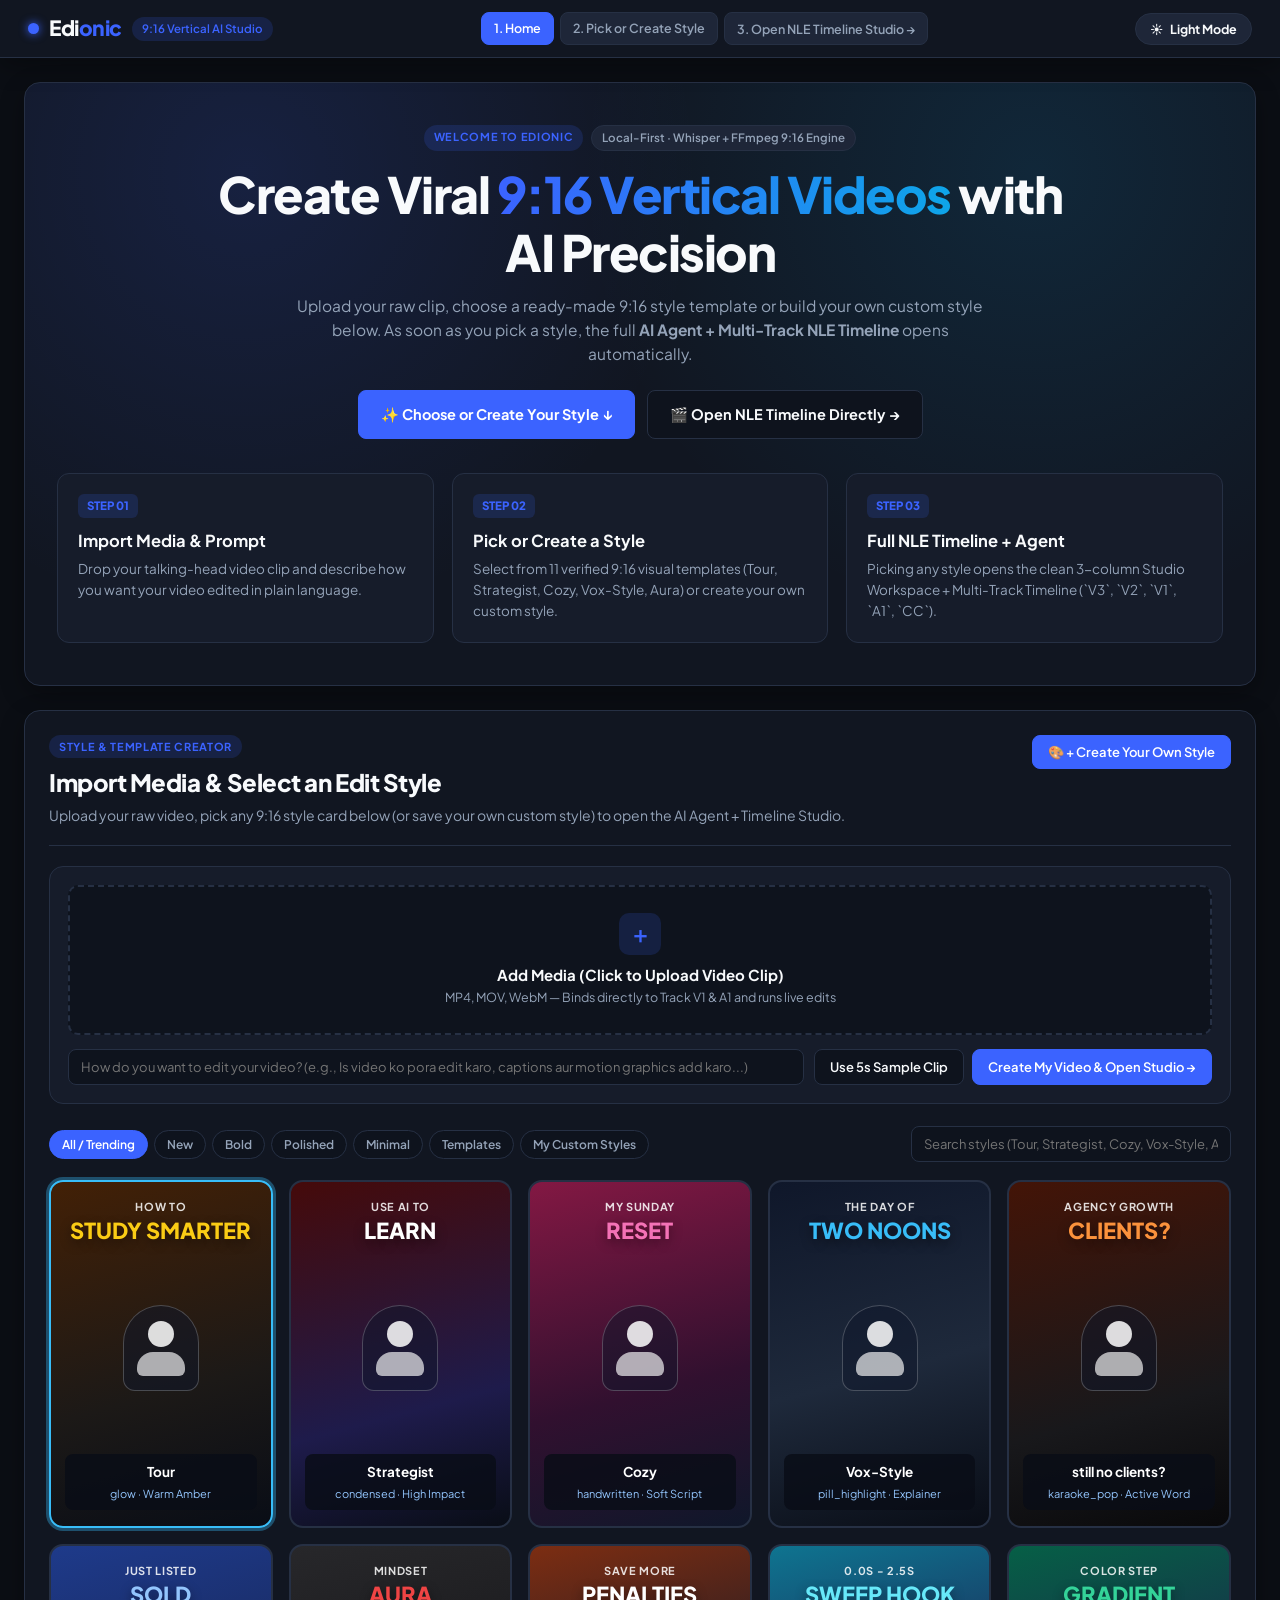
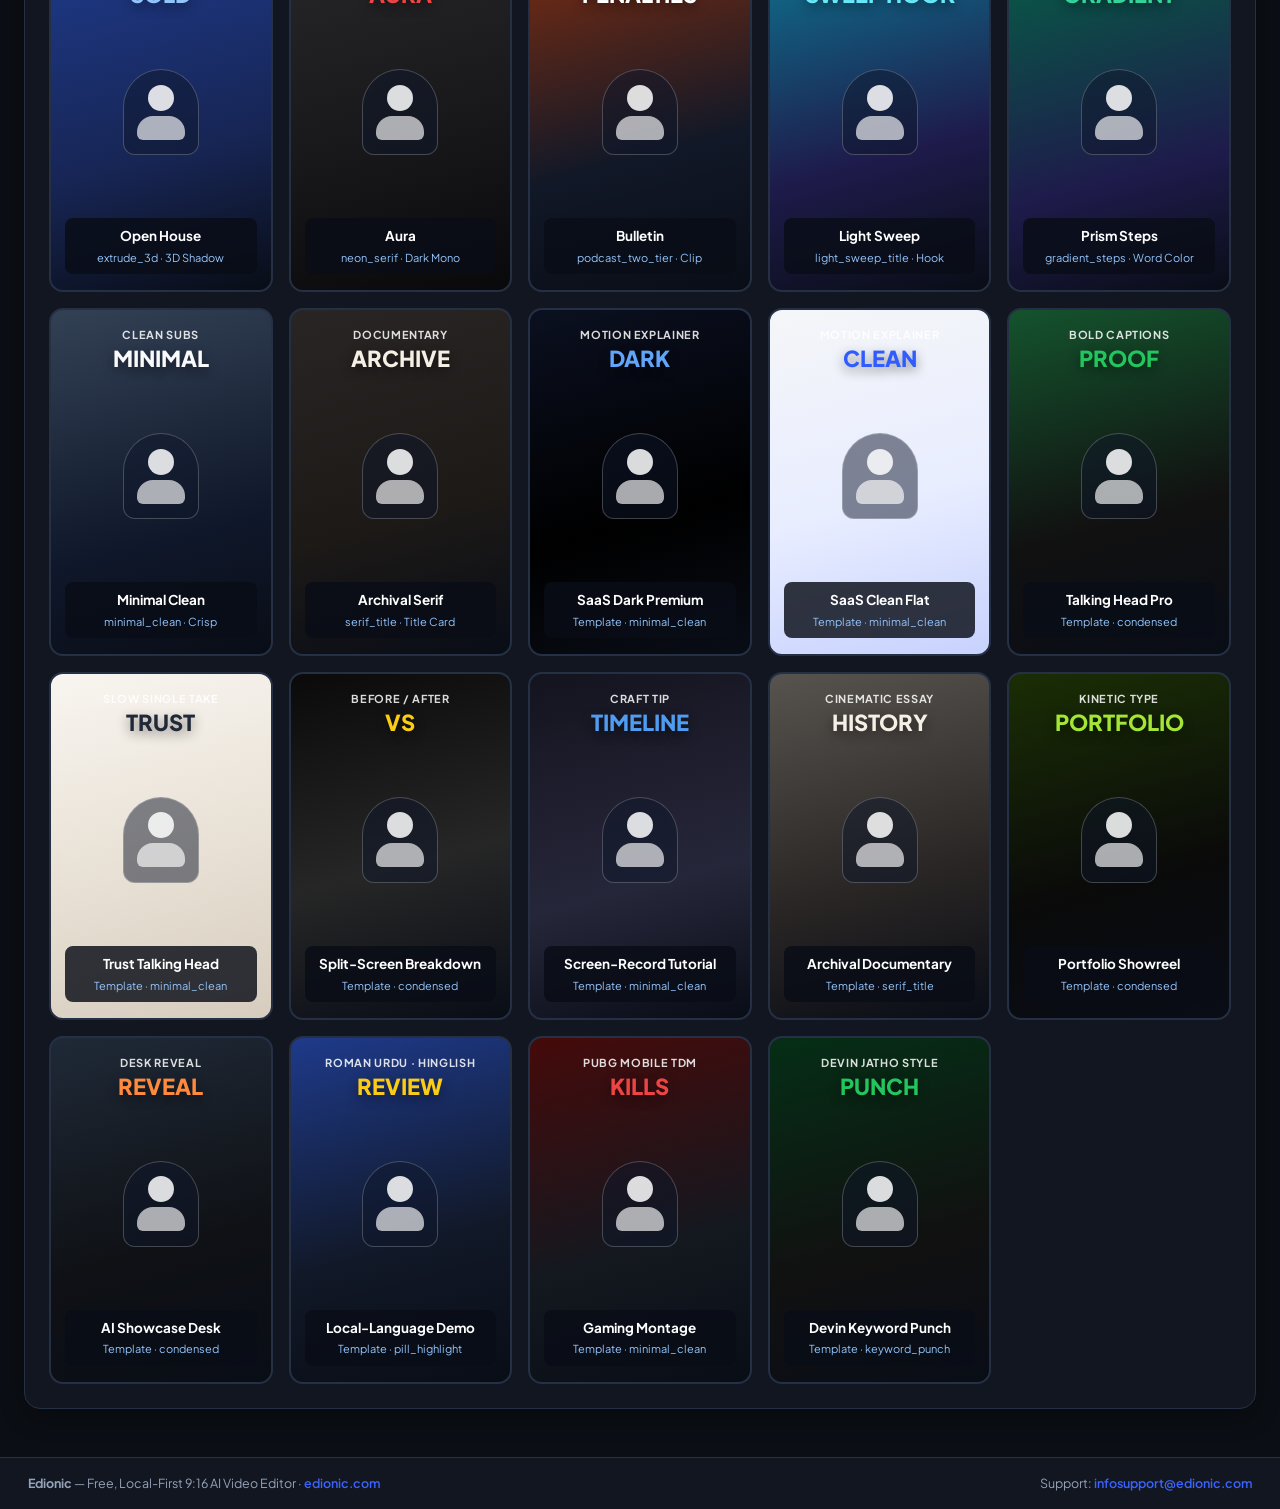
==== commit 8b673b60: "Batch 5: Devin Jatho keyword-punch style (no captions, keyword pops only) Implements the editing sty" ====
--- a/frontend/index.html
+++ b/frontend/index.html
@@ -149,6 +149,7 @@
                 <option value="handwritten">handwritten (Script Italic)</option>
                 <option value="minimal_clean">minimal_clean (Minimal Lower-Third)</option>
                 <option value="light_sweep_title">light_sweep_title (Light Sweep Title Card)</option>
+                <option value="keyword_punch">keyword_punch (Keyword Punch Pops)</option>
               </select>
             </div>
             <div>
@@ -360,6 +361,7 @@
                 <button class="chip cap-chip" data-preset="podcast_two_tier">podcast_two_tier</button>
                 <button class="chip cap-chip" data-preset="minimal_clean">minimal_clean</button>
                 <button class="chip cap-chip" data-preset="light_sweep_title">light_sweep_title</button>
+                <button class="chip cap-chip" data-preset="keyword_punch">keyword_punch</button>
               </div>
 
               <div id="light-sweep-title-wrap" style="margin-top:10px;display:none;">
